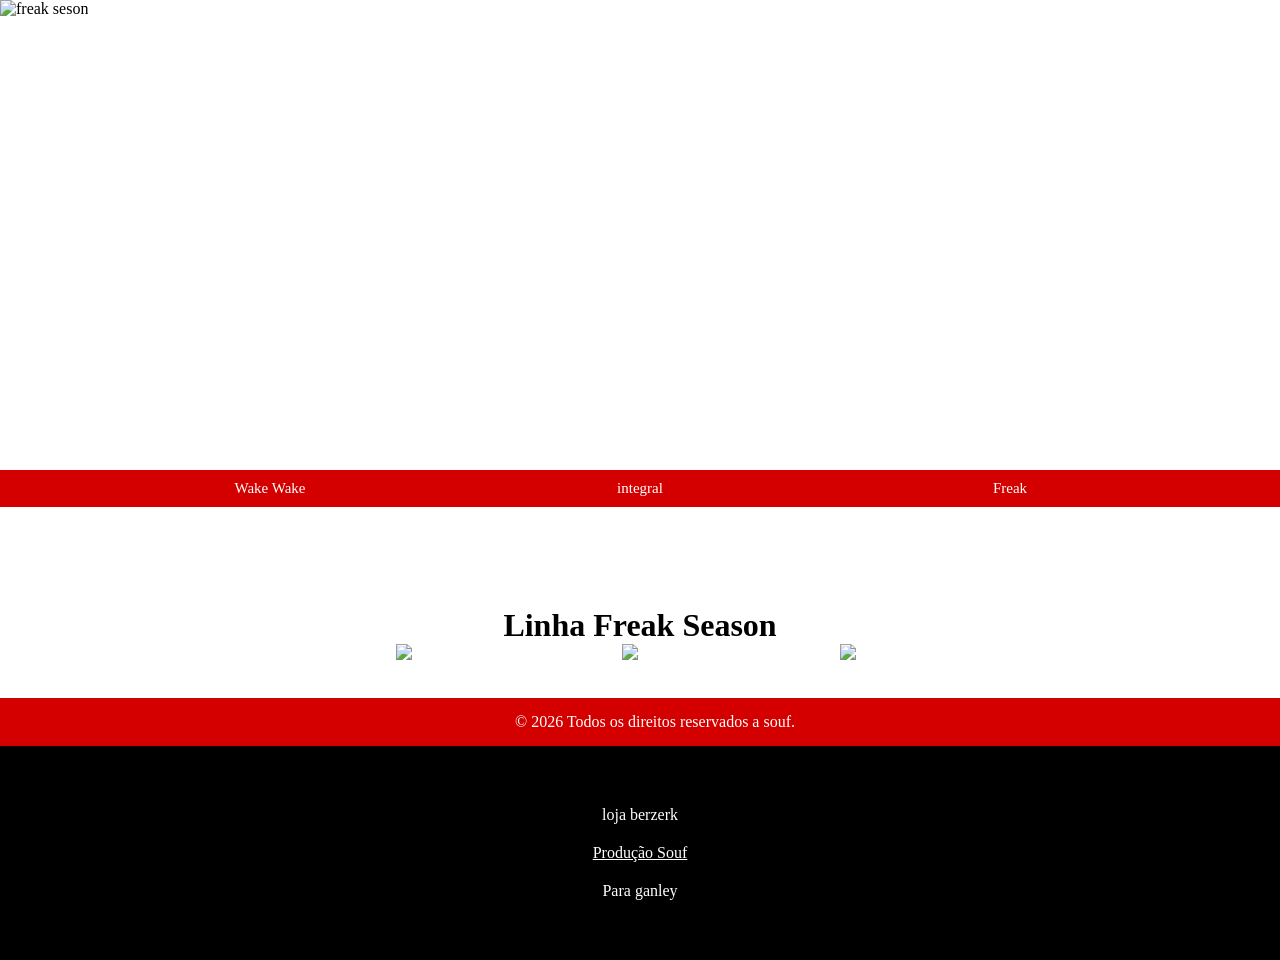
==== berzerk.html @ ad508e3a "Add files via upload Site oficial do Ganley, artista do mundo fitness. Aqui você encontra suas coleç" ====
<!DOCTYPE html>
<html lang="pt-br">
<head>
    <link rel="stylesheet" href="regra.css">
    <meta charset="UTF-8">
    <meta name="viewport" content="width=device-width, initial-scale=1.0">
    <title>Document</title>
</head>
<body>
    <style>
        p{
            color: rgb(255, 255, 255);
        }
        
    </style>

     


<!--Imagem Promoção-->
    <div class="bloco">
        <img src="img/promoçao.png" alt="freak seson">
    </div>

    <div class="berz-bar">

    <a href ="Site-Ganley.html"> Wake Wake</a>
    <a href ="integral.html">integral</a>
    <a href ="Site-Ganley-2.html"> Freak</a>

        </div>

        <h1 style="margin-top: 100px;">Linha Freak Season</h1>

    <nav class="camisas">
<!--Dudu otario-->
    <a href="https://berzerk.com.br/products/oversized-exclusiva-freaky-off" target="_blank" class="briga">
    <img src="img/dudu otario.png" alt="Compre Aqui">
    <p>Freak Season - Get Freaky</p>
    <p><s>R$ 179,90</s>R$ 69,90</p>
    
    </a>
<!--Wake Wake-->
    <a href="https://berzerk.com.br/products/oversized-exclusiva-wake-wake" target="_blank" class="wake">
    <img src="img/camisa wake.png" alt="Compre Aqui">
    <p>Freak Season - Wake Wake</p>
    <p><s>R$ 179,90</s>R$ 69,90</p></a>
<!--Freak-->
    <a href="https://berzerk.com.br/products/oversized-exclusiva-get-freaky" target="_blank" class="freak-off">
    <img src="img/camisa freak.png" alt="Compre Aqui"><p>Freak Season - Thunder</p>
    <p><s>R$ 179,90</s>R$ 69,90</p></a>
    </nav>

    <!--direitos-->

        <div class="berz-direitos">
    <p>© 2026 Todos os direitos reservados a souf.</p>
        </div>

        <!--rodape-->
    <footer class="berz-rodape">
    <p>loja berzerk</p>
    <a href="https://www.instagram.com/eujoaomiguel.m/">Produção Souf</a>
    <p>Para ganley</p>

    

    </footer>

    </div>
    
</body>
</html>
---- regra.css ----
h1 {
    color: rgb(0, 0, 0);
    text-align: center;
}
h2 {
    color: rgb(255, 255, 255);
}

p {
    color: white;
}
a {
    color:rgb(255, 255, 255)
}
 *{
        margin: 0;
    }

 /* Wake Wake*/

.topo{
    background-color:white ;
    padding: 40px;
}
/* links*/

   .links{
    background-color: black;
    display: flex;
    justify-content: center;
    align-items: center;
    gap: 20px;
    width: 100%;
     
}

.links a{
    color: white;
    text-decoration: none;
    padding: 10px 20px;

     width: 200px;
    text-align: center;
    display: inline-flex;
    align-items: center;
    justify-content: center;

    margin: 0;
}
.essencia{
    float:left;
    width:50%;
    padding: 15px;
}

/*       SITE GANLEY 2/FREAK          */

.Freak{
     background-color:white ;
    padding: 40px;
}
.link2{
    background-color: black;
    display: flex;
    justify-content: center;
    align-items: center;
    gap: 20px;
    width: 100%;
     
}

.link2 a{
    color: white;
    text-decoration: none;
    padding: 10px 20px;

     width: 200px;
    text-align: center;
    display: inline-flex;
    align-items: center;
    justify-content: center;

    margin: 0;
}
.aberracao{
    float:right;
    width:50%;
    padding: 15px;
}
.img-freak{
    display: block;
    margin: 0 auto;
}

/*       INTEGRAL        */

.integral{
    background-color:white ;
    padding: 40px;
}
.int-menu{
    background-color: black;
    display: flex;
    justify-content: center;
    align-items: center;
    gap: 20px;
    width: 100%;
     
}

.int-menu a{
    color: white;
    text-decoration: none;
    padding: 10px 20px;

     width: 200px;
    text-align: center;
    display: inline-flex;
    align-items: center;
    justify-content: center;

    margin: 0;
}
.int-text{
     float:left;
    width:50%;
    padding: 15px;
}

/*       CFF        */

.fundo {
    min-height: 100vh;
    width: 100%;
    background-image: url('img/cff.png');
    background-size: cover;
    background-position: center;
    background-repeat: no-repeat;
}

nav {
    text-align: center;
}

.compra{
     background-color: green;
    color: white;
    padding: 18px 30px;
    border-radius: 8px;
    text-decoration: none;
    font-size: 16px;
    display: inline-block;
    text-align: center;
        margin-top: 40%;
}

.insta{
    display: inline-block;
    position: relative;
    top: 28px;
    margin-left: 15px;
}
.insta img{
    width: 65px;
    height: auto;
}
.yout{
    display: inline-block;
    position: relative;
    top: 34px;
    margin-right: 20px;
}
.yout img{
    width: 80px;
    height: auto;
}

.paginas{
    background-color: rgb(255, 255, 255);
    display: flex;
    justify-content: center;
    align-items: center;
    gap: 30px;
    width: 100%;
    margin-top: 20px;
}
.paginas a{
    color: rgb(0, 0, 0);
    text-decoration: none;
    padding: 10px 20px;

     width: 300px;
    text-align: center;
    display: inline-flex;
    align-items: center;
    justify-content: center;
    font-size: 15px;

    margin: 0;
}
/*       BERZERK        */
.bloco {
    width: 100%;
    height: 300px;
}

.bloco img {
    width: 100%;
    height: auto;
    object-fit: cover;
}
/*       CAMISAS        */
.camisas{
    text-align: center;
    width: 100%;
     top: 150px;
}
.briga{
    display: inline-block;
    position: relative;
    margin-left: 50px;
}
.briga img{
    width: 400px;
    height: auto;
}
.wake{
    display: inline-block;
    position: relative;
    margin-left: 50px;
}
.wake img{
    width: 400px;
    height: auto;
}
.freak-off{
    display: inline-block;
    position: relative;
    margin-left: 50px;
}
.freak-off img{
    width: 421px;
    height: auto;
}
.berz-bar{
    background-color: #d40000;
    display: flex;
    justify-content: center;
    align-items: center;
    gap: 30px;
    width: 100%;
     margin-top: 170px;
}
.berz-bar a{
    color: rgb(255, 255, 255);
    text-decoration: none;
    padding: 10px 20px;

     width: 300px;
    text-align: center;
    display: inline-flex;
    align-items: center;
    justify-content: center;
    font-size: 15px;

    margin: 0;
}
.berz-rodape {
    background-color: black;
    text-align: center;
    padding: 60px 20px;
    display: flex;
    flex-direction: column;
    align-items: center;
    justify-content: flex-end;
    gap: 20px;
}

.berz-direitos {
    background-color: #d40000;
    color: white;
    text-align: center;
    padding: 15px;
    width: 100%;
}
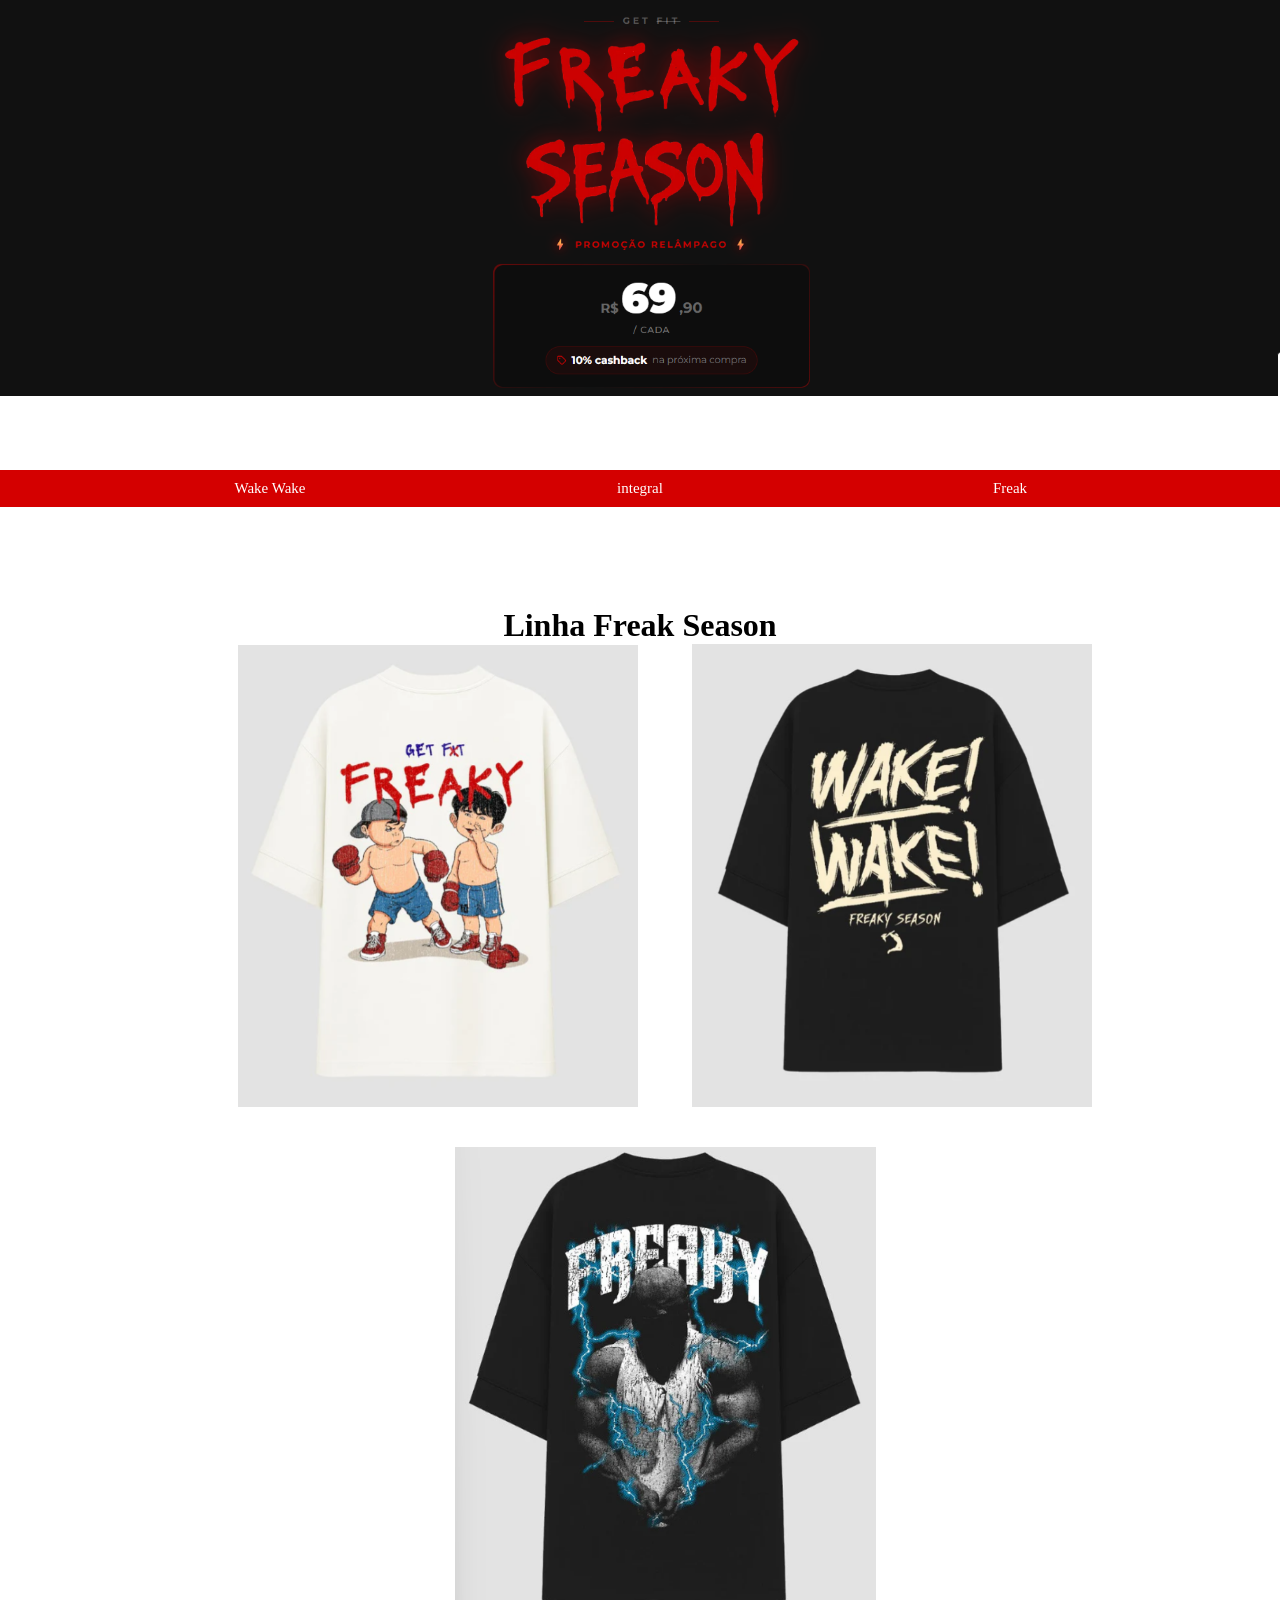
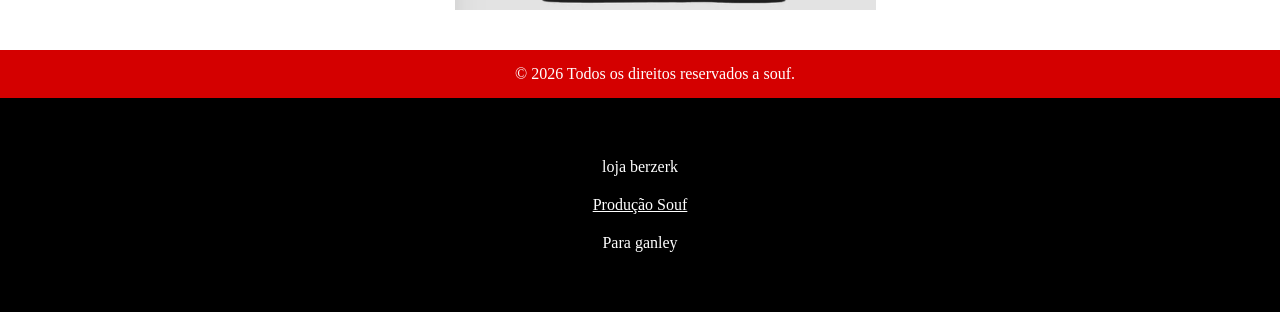
==== commit d1a4285f: "Add files via upload" ====
--- a/berzerk.html
+++ b/berzerk.html
@@ -19,7 +19,7 @@
 
 <!--Imagem Promoção-->
     <div class="bloco">
-        <img src="img/promoçao.png" alt="freak seson">
+        <img src="promoçao.png" alt="freak seson">
     </div>
 
     <div class="berz-bar">
@@ -35,19 +35,19 @@
     <nav class="camisas">
 <!--Dudu otario-->
     <a href="https://berzerk.com.br/products/oversized-exclusiva-freaky-off" target="_blank" class="briga">
-    <img src="img/dudu otario.png" alt="Compre Aqui">
+    <img src="dudu otario.png" alt="Compre Aqui">
     <p>Freak Season - Get Freaky</p>
     <p><s>R$ 179,90</s>R$ 69,90</p>
     
     </a>
 <!--Wake Wake-->
     <a href="https://berzerk.com.br/products/oversized-exclusiva-wake-wake" target="_blank" class="wake">
-    <img src="img/camisa wake.png" alt="Compre Aqui">
+    <img src="camisa wake.png" alt="Compre Aqui">
     <p>Freak Season - Wake Wake</p>
     <p><s>R$ 179,90</s>R$ 69,90</p></a>
 <!--Freak-->
     <a href="https://berzerk.com.br/products/oversized-exclusiva-get-freaky" target="_blank" class="freak-off">
-    <img src="img/camisa freak.png" alt="Compre Aqui"><p>Freak Season - Thunder</p>
+    <img src="camisa freak.png" alt="Compre Aqui"><p>Freak Season - Thunder</p>
     <p><s>R$ 179,90</s>R$ 69,90</p></a>
     </nav>
 
--- a/regra.css
+++ b/regra.css
@@ -132,7 +132,7 @@
 .fundo {
     min-height: 100vh;
     width: 100%;
-    background-image: url('img/cff.png');
+    background-image: url('cff.png');
     background-size: cover;
     background-position: center;
     background-repeat: no-repeat;
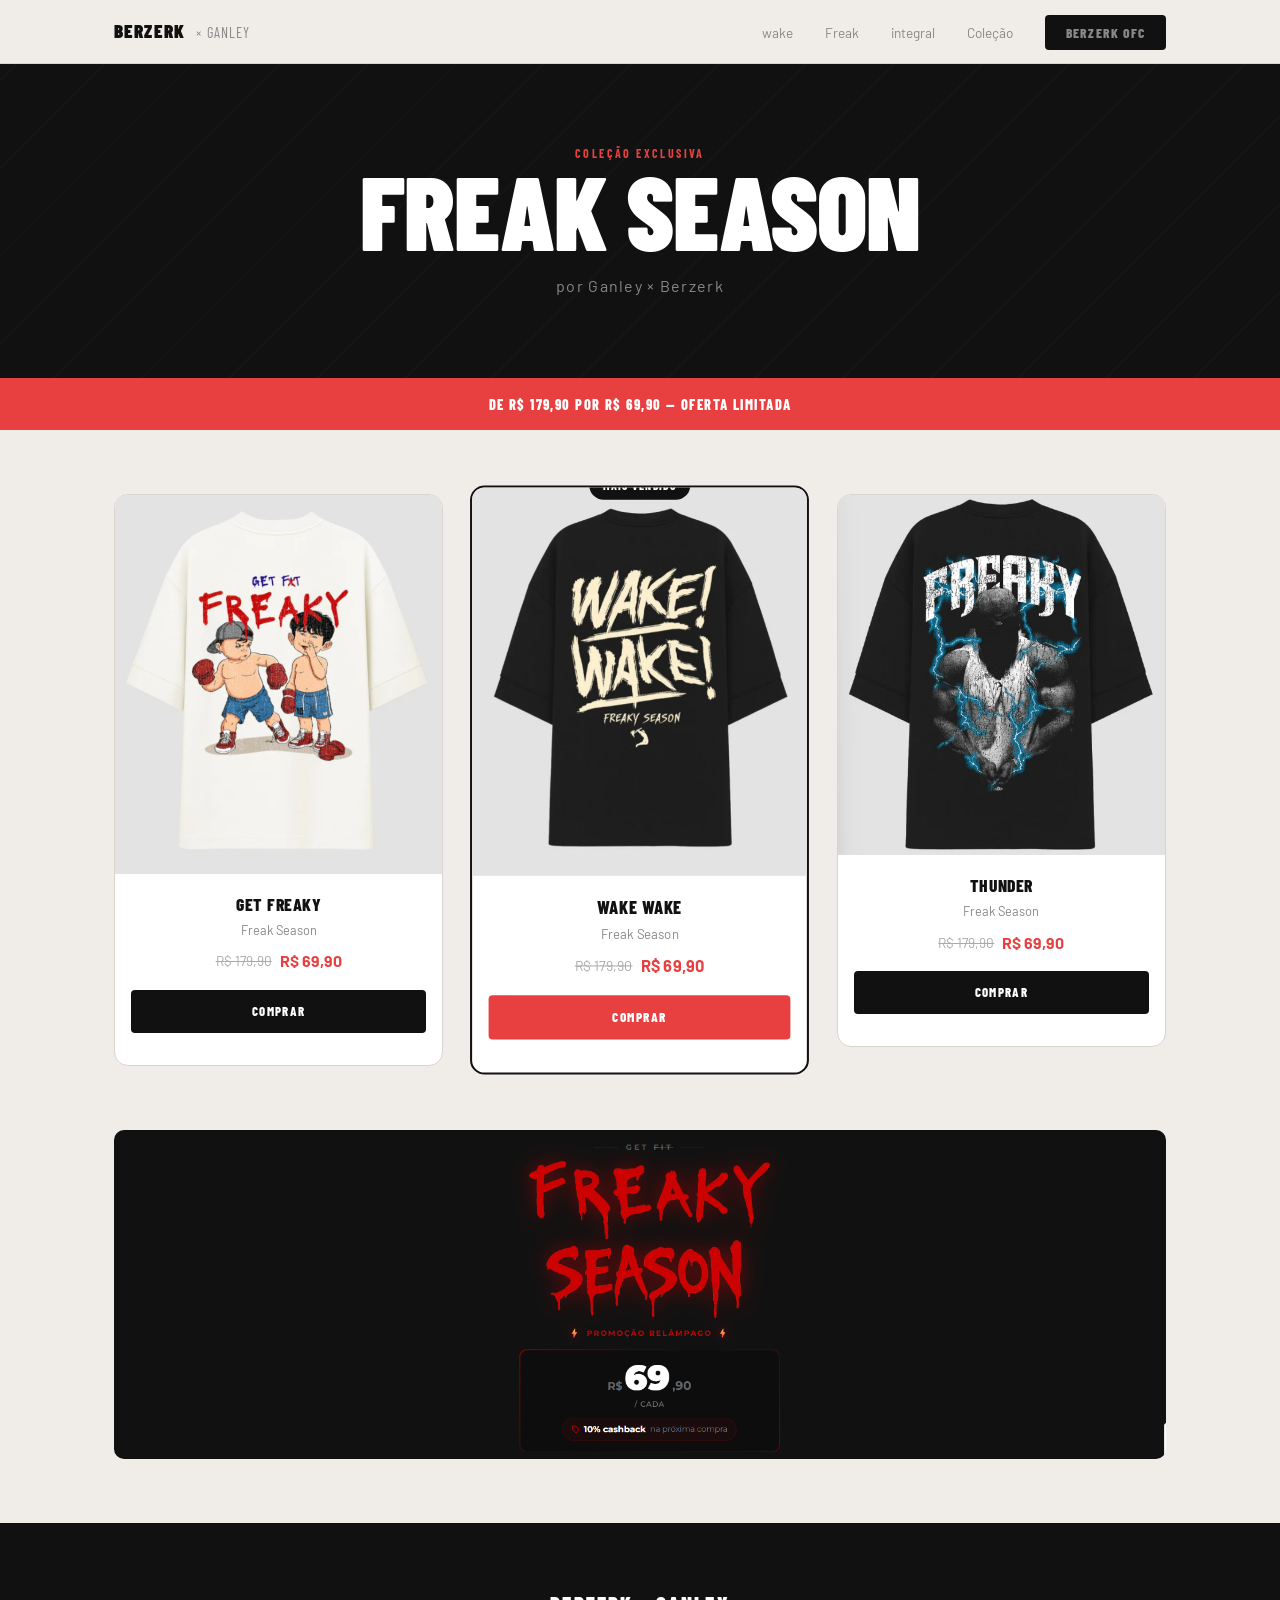
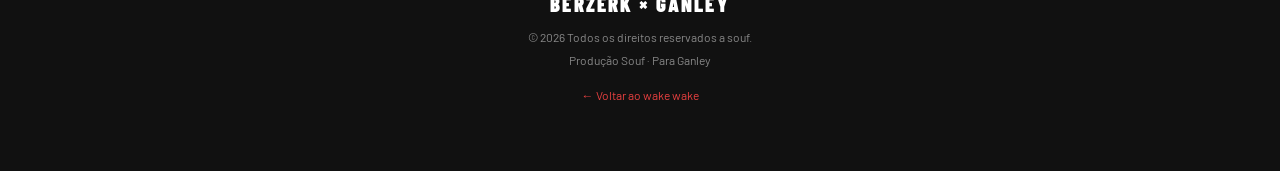
==== commit d7b0423b: "primeiro commit" ====
--- a/berzerk.html
+++ b/berzerk.html
@@ -1,73 +1,556 @@
-<!DOCTYPE html>
-<html lang="pt-br">
-<head>
-    <link rel="stylesheet" href="regra.css">
-    <meta charset="UTF-8">
-    <meta name="viewport" content="width=device-width, initial-scale=1.0">
-    <title>Document</title>
-</head>
-<body>
-    <style>
-        p{
-            color: rgb(255, 255, 255);
-        }
-        
-    </style>
-
-     
-
-
-<!--Imagem Promoção-->
-    <div class="bloco">
-        <img src="promoçao.png" alt="freak seson">
-    </div>
-
-    <div class="berz-bar">
-
-    <a href ="Site-Ganley.html"> Wake Wake</a>
-    <a href ="integral.html">integral</a>
-    <a href ="Site-Ganley-2.html"> Freak</a>
-
-        </div>
-
-        <h1 style="margin-top: 100px;">Linha Freak Season</h1>
-
-    <nav class="camisas">
-<!--Dudu otario-->
-    <a href="https://berzerk.com.br/products/oversized-exclusiva-freaky-off" target="_blank" class="briga">
-    <img src="dudu otario.png" alt="Compre Aqui">
-    <p>Freak Season - Get Freaky</p>
-    <p><s>R$ 179,90</s>R$ 69,90</p>
-    
-    </a>
-<!--Wake Wake-->
-    <a href="https://berzerk.com.br/products/oversized-exclusiva-wake-wake" target="_blank" class="wake">
-    <img src="camisa wake.png" alt="Compre Aqui">
-    <p>Freak Season - Wake Wake</p>
-    <p><s>R$ 179,90</s>R$ 69,90</p></a>
-<!--Freak-->
-    <a href="https://berzerk.com.br/products/oversized-exclusiva-get-freaky" target="_blank" class="freak-off">
-    <img src="camisa freak.png" alt="Compre Aqui"><p>Freak Season - Thunder</p>
-    <p><s>R$ 179,90</s>R$ 69,90</p></a>
-    </nav>
-
-    <!--direitos-->
-
-        <div class="berz-direitos">
-    <p>© 2026 Todos os direitos reservados a souf.</p>
-        </div>
-
-        <!--rodape-->
-    <footer class="berz-rodape">
-    <p>loja berzerk</p>
-    <a href="https://www.instagram.com/eujoaomiguel.m/">Produção Souf</a>
-    <p>Para ganley</p>
-
-    
-
-    </footer>
-
-    </div>
-    
-</body>
+<!DOCTYPE html>
+<html lang="pt-BR">
+<head>
+  <meta charset="UTF-8" />
+  <meta name="viewport" content="width=device-width, initial-scale=1.0" />
+  <title>Berzerk × Ganley — Freak Season</title>
+  <link href="https://fonts.googleapis.com/css2?family=Barlow+Condensed:ital,wght@0,400;0,700;0,800;0,900&family=Barlow:wght@400;500;600&display=swap" rel="stylesheet" />
+
+  <style>
+    /* ============================================================
+       🎨 DESIGN TOKENS — edite aqui para customizar tudo
+       ============================================================ */
+    :root {
+      /* Cores */
+      --color-bg:           #f0ede8;        /* fundo principal (bege claro) */
+      --color-bg-dark:      #111111;        /* fundo escuro (hero, footer) */
+      --color-bg-card:      #e8e4de;        /* fundo dos cards */
+      --color-accent:       #e84040;        /* vermelho destaque */
+      --color-accent-hover: #c73232;
+      --color-text:         #111111;        /* texto principal */
+      --color-text-light:   #ffffff;        /* texto sobre fundo escuro */
+      --color-text-muted:   #888888;
+      --color-text-subtle:  #aaaaaa;
+      --color-price-old:    #aaaaaa;        /* preço riscado */
+      --color-border:       #d8d4ce;
+      --color-badge-bg:     #111111;        /* badge "Mais vendido" */
+      --color-badge-text:   #ffffff;
+      --color-btn-dark:     #111111;        /* botão comprar padrão */
+      --color-btn-dark-hover: #2a2a2a;
+
+      /* Tipografia */
+      --font-display: 'Barlow Condensed', sans-serif;
+      --font-body:    'Barlow', sans-serif;
+
+      /* Tamanhos */
+      --fs-nav:         0.85rem;
+      --fs-eyebrow:     0.75rem;
+      --fs-hero-title:  clamp(3.5rem, 10vw, 6.5rem);
+      --fs-hero-sub:    1rem;
+      --fs-banner:      0.9rem;
+      --fs-card-name:   1.1rem;
+      --fs-card-cat:    0.8rem;
+      --fs-price:       1rem;
+      --fs-small:       0.75rem;
+      --fs-footer-brand:1.3rem;
+
+      /* Espaçamentos */
+      --space-xs:  0.5rem;
+      --space-sm:  1rem;
+      --space-md:  2rem;
+      --space-lg:  4rem;
+      --space-xl:  5rem;
+
+      /* Layout */
+      --container-width: 1100px;
+      --container-pad:   1.5rem;
+      --nav-height:      64px;
+
+      /* Misc */
+      --radius-sm:  4px;
+      --radius-md:  10px;
+      --radius-lg:  14px;
+      --transition: 0.2s ease;
+    }
+
+    /* ============================================================
+       RESET & BASE
+       ============================================================ */
+    *, *::before, *::after { box-sizing: border-box; margin: 0; padding: 0; }
+    html { scroll-behavior: smooth; }
+    body {
+      background: var(--color-bg);
+      color: var(--color-text);
+      font-family: var(--font-body);
+      font-size: 1rem;
+      line-height: 1.6;
+      -webkit-font-smoothing: antialiased;
+    }
+    img { display: block; max-width: 100%; }
+    a   { color: inherit; text-decoration: none; }
+
+    /* ============================================================
+       UTILITÁRIOS
+       ============================================================ */
+    .container {
+      max-width: var(--container-width);
+      margin-inline: auto;
+      padding-inline: var(--container-pad);
+    }
+
+    .eyebrow {
+      font-family: var(--font-display);
+      font-size: var(--fs-eyebrow);
+      font-weight: 700;
+      letter-spacing: 0.2em;
+      text-transform: uppercase;
+      color: var(--color-accent);
+    }
+
+    .btn {
+      display: inline-flex;
+      align-items: center;
+      justify-content: center;
+      font-family: var(--font-display);
+      font-weight: 800;
+      letter-spacing: 0.1em;
+      text-transform: uppercase;
+      font-size: 0.8rem;
+      padding: 0.7rem 1.4rem;
+      border-radius: var(--radius-sm);
+      cursor: pointer;
+      border: none;
+      width: 100%;
+      transition: background var(--transition), transform var(--transition);
+    }
+    .btn:active { transform: scale(0.97); }
+
+    .btn-dark {
+      background: var(--color-btn-dark);
+      color: #fff;
+    }
+    .btn-dark:hover { background: var(--color-btn-dark-hover); }
+
+    .btn-accent {
+      background: var(--color-accent);
+      color: #fff;
+    }
+    .btn-accent:hover { background: var(--color-accent-hover); }
+
+    .btn-nav-comprar {
+      background: var(--color-btn-dark);
+      color: #fff;
+      font-family: var(--font-display);
+      font-weight: 800;
+      letter-spacing: 0.08em;
+      text-transform: uppercase;
+      font-size: 0.8rem;
+      padding: 0.55rem 1.3rem;
+      border-radius: var(--radius-sm);
+      border: none;
+      cursor: pointer;
+      transition: background var(--transition);
+    }
+    .btn-nav-comprar:hover { background: var(--color-btn-dark-hover); }
+
+    /* Image placeholder */
+    .img-placeholder {
+      background: var(--color-bg-card);
+      display: flex;
+      flex-direction: column;
+      align-items: center;
+      justify-content: center;
+      gap: 4px;
+      color: var(--color-text-subtle);
+      font-size: var(--fs-small);
+      text-align: center;
+      padding: var(--space-sm);
+    }
+
+    /* ============================================================
+       NAVBAR — fundo claro
+       ============================================================ */
+    .navbar {
+      position: sticky;
+      top: 0;
+      z-index: 100;
+      height: var(--nav-height);
+      background: var(--color-bg);
+      border-bottom: 1px solid var(--color-border);
+      display: flex;
+      align-items: center;
+    }
+    .navbar .container {
+      display: flex;
+      align-items: center;
+      justify-content: space-between;
+      width: 100%;
+    }
+    .nav-brand {
+      font-family: var(--font-display);
+      font-weight: 900;
+      font-size: 1.2rem;
+      letter-spacing: 0.06em;
+      text-transform: uppercase;
+      color: var(--color-text);
+    }
+    .nav-brand span {
+      font-weight: 400;
+      color: var(--color-text-muted);
+      font-size: 0.9rem;
+      margin-left: 6px;
+    }
+    .nav-links {
+      display: flex;
+      align-items: center;
+      gap: var(--space-md);
+      list-style: none;
+    }
+    .nav-links a {
+      font-size: var(--fs-nav);
+      color: var(--color-text-muted);
+      transition: color var(--transition);
+    }
+    .nav-links a:hover { color: var(--color-text); }
+
+    /* ============================================================
+       HERO — fundo escuro
+       ============================================================ */
+    .hero {
+      background: var(--color-bg-dark);
+      padding-block: var(--space-xl);
+      text-align: center;
+      position: relative;
+      overflow: hidden;
+    }
+
+    /* Linhas diagonais decorativas */
+    .hero::before {
+      content: '';
+      position: absolute;
+      inset: 0;
+      background: repeating-linear-gradient(
+        -45deg,
+        transparent,
+        transparent 60px,
+        rgba(255,255,255,0.015) 60px,
+        rgba(255,255,255,0.015) 62px
+      );
+      pointer-events: none;
+    }
+
+    .hero-title {
+      font-family: var(--font-display);
+      font-size: var(--fs-hero-title);
+      font-weight: 900;
+      text-transform: uppercase;
+      letter-spacing: -0.01em;
+      line-height: 0.9;
+      color: var(--color-text-light);
+      position: relative;
+    }
+
+    .hero-sub {
+      margin-top: var(--space-sm);
+      font-size: var(--fs-hero-sub);
+      color: var(--color-text-muted);
+      letter-spacing: 0.08em;
+      position: relative;
+    }
+
+    /* ============================================================
+       BANNER DE OFERTA
+       ============================================================ */
+    .offer-banner {
+      background: var(--color-accent);
+      padding-block: 0.9rem;
+      text-align: center;
+    }
+    .offer-banner p {
+      font-family: var(--font-display);
+      font-weight: 800;
+      font-size: var(--fs-banner);
+      letter-spacing: 0.1em;
+      text-transform: uppercase;
+      color: #fff;
+    }
+
+    /* ============================================================
+       GRID DE PRODUTOS
+       ============================================================ */
+    .section-produtos {
+      padding-block: var(--space-lg);
+    }
+    .produtos-grid {
+      display: grid;
+      grid-template-columns: repeat(3, 1fr);
+      gap: var(--space-md);
+      align-items: start;
+    }
+
+    /* Card base */
+    .card {
+      background: #fff;
+      border-radius: var(--radius-lg);
+      overflow: hidden;
+      border: 1px solid var(--color-border);
+      transition: transform var(--transition), box-shadow var(--transition);
+    }
+    .card:hover {
+      transform: translateY(-4px);
+      box-shadow: 0 12px 32px rgba(0,0,0,0.08);
+    }
+
+    /* Card destaque (mais vendido) */
+    .card.featured {
+      border: 2px solid var(--color-text);
+      position: relative;
+      transform: scale(1.03);
+    }
+    .card.featured:hover { transform: scale(1.03) translateY(-4px); }
+
+    /* Badge "Mais vendido" */
+    .badge-mais-vendido {
+      position: absolute;
+      top: -16px;
+      left: 50%;
+      transform: translateX(-50%);
+      background: var(--color-badge-bg);
+      color: var(--color-badge-text);
+      font-family: var(--font-display);
+      font-weight: 800;
+      font-size: 0.7rem;
+      letter-spacing: 0.1em;
+      text-transform: uppercase;
+      padding: 5px 14px;
+      border-radius: 999px;
+      white-space: nowrap;
+    }
+
+    .card-img {
+      .card-img {
+  width: 100%;
+  aspect-ratio: 3/3.2;
+  object-fit: cover;    /* ← preenche sem distorcer */
+  object-position: center top;  /* ← foca na parte de cima (boa pra camisas) */
+}
+    }
+
+    .card-body {
+      padding: var(--space-sm) var(--space-sm) var(--space-md);
+      text-align: center;
+    }
+
+    .card-name {
+      font-family: var(--font-display);
+      font-weight: 800;
+      font-size: var(--fs-card-name);
+      text-transform: uppercase;
+      letter-spacing: 0.03em;
+    }
+
+    .card-cat {
+      font-size: var(--fs-card-cat);
+      color: var(--color-text-muted);
+      margin-top: 2px;
+    }
+
+    .card-prices {
+      display: flex;
+      align-items: center;
+      justify-content: center;
+      gap: var(--space-xs);
+      margin-top: var(--space-xs);
+      margin-bottom: var(--space-sm);
+    }
+
+    .price-old {
+      font-size: 0.85rem;
+      color: var(--color-price-old);
+      text-decoration: line-through;
+    }
+
+    .price-new {
+      font-size: var(--fs-price);
+      font-weight: 700;
+      color: var(--color-accent);
+    }
+
+    /* ============================================================
+       SEÇÃO IMAGEM PROMOÇÃO
+       ============================================================ */
+    .section-promo {
+      padding-bottom: var(--space-lg);
+    }
+    .promo-img {
+      width: 100%;
+      aspect-ratio: 16/5;     /* ← proporção do banner de promoção */
+      border-radius: var(--radius-md);
+      font-size: 0.8rem;
+    }
+    .promo-label {
+      font-family: var(--font-display);
+      font-size: var(--fs-eyebrow);
+      letter-spacing: 0.2em;
+      text-transform: uppercase;
+      color: var(--color-text-muted);
+    }
+
+    /* ============================================================
+       FOOTER — fundo escuro
+       ============================================================ */
+    .footer {
+      background: var(--color-bg-dark);
+      padding-block: var(--space-lg);
+      text-align: center;
+    }
+    .footer-brand {
+      font-family: var(--font-display);
+      font-weight: 900;
+      font-size: var(--fs-footer-brand);
+      letter-spacing: 0.1em;
+      text-transform: uppercase;
+      color: var(--color-text-light);
+      margin-bottom: var(--space-xs);
+    }
+    .footer-copy {
+      font-size: var(--fs-small);
+      color: var(--color-text-muted);
+    }
+    .footer-producao {
+      font-size: var(--fs-small);
+      color: var(--color-text-muted);
+      margin-top: 4px;
+    }
+    .footer-back {
+      display: inline-block;
+      margin-top: var(--space-sm);
+      font-size: var(--fs-small);
+      color: var(--color-accent);
+      transition: opacity var(--transition);
+    }
+    .footer-back:hover { opacity: 0.75; }
+
+    /* ============================================================
+       RESPONSIVO
+       ============================================================ */
+    @media (max-width: 768px) {
+      .produtos-grid { grid-template-columns: 1fr; }
+      .card.featured  { transform: scale(1); }
+      .nav-links      { display: none; }
+    }
+  </style>
+</head>
+<body>
+
+  <!-- ============================================================
+       NAVBAR
+       ============================================================ -->
+  <nav class="navbar">
+    <div class="container">
+      <div class="nav-brand">
+        Berzerk <span>× Ganley</span>
+      </div>
+      <ul class="nav-links">
+
+        <li><a href="Site-Ganley.html">wake</a></li>
+
+         <li><a href="Site-Ganley-2.html">Freak</a></li>
+
+          <li><a href="integral.html">integral</a></li>
+          
+          <li><a href="berzerk.com.br/collections/freaky-season"target="_blank">Coleção</a></li>
+        <li><a href="https://berzerk.com.br/?utm_source=Google&utm_medium=cpc&utm_campaign=search_institucional&gad_source=1&gad_campaignid=21829451685&gbraid=0AAAAA-Zm5PUNKkmJh-j-emu60LM23tXyy&gclid=Cj0KCQjw8PDPBhCeARIsAOJwmWVyLdgN-ZmRkR8-RfykrxaqF-eBgsCAy0jWczU4_swfi4ElT53sGXgaAjHzEALw_wcB" class="btn-nav-comprar"target="_blank">Berzerk ofc</a></li>
+      </ul>
+    </div>
+  </nav>
+
+  <!--h1-->
+  <section class="hero">
+    <div class="container">
+      <p class="eyebrow">Coleção Exclusiva</p>
+      <h1 class="hero-title">Freak Season</h1>
+      <p class="hero-sub">por Ganley × Berzerk</p>
+    </div>
+  </section>
+
+  <!-- ============================================================
+       BANNER DE OFERTA
+       ============================================================ -->
+  <div class="offer-banner">
+    <p>De R$ 179,90 por R$ 69,90 — Oferta Limitada</p>
+  </div>
+
+  <!--cards-->
+  <section class="section-produtos" id="produtos">
+    <div class="container">
+      <div class="produtos-grid">
+
+        <!-- Card 1 -->
+        <div class="card">
+          
+          <img src="dudu otario.png" alt="Wake Wake" class="card-img" style="object-fit: cover; width: 100%; height: 100%;">
+          <div class="card-body">
+            <p class="card-name">Get Freaky</p>
+            <p class="card-cat">Freak Season</p>
+            <div class="card-prices">
+              <span class="price-old">R$ 179,90</span>
+              <span class="price-new">R$ 69,90</span>
+            </div>
+            <a href="https://berzerk.com.br/products/oversized-exclusiva-freaky-off?_pos=3&_sid=4ec8735fc&_ss=r" class="btn btn-dark" target="_blank">Comprar</a>
+          </div>
+        </div>
+
+        <!-- Card 2 — DESTAQUE -->
+        <div class="card featured" style="position:relative;">
+          <span class="badge-mais-vendido">Mais vendido</span>
+          
+          <!--wake wake-->
+           <img src="camisa wake.png" alt="Wake Wake" class="card-img" style="object-fit: cover; width: 100%; height: 100%;">
+          
+          <div class="card-body">
+            <p class="card-name">Wake Wake</p>
+            <p class="card-cat">Freak Season</p>
+            <div class="card-prices">
+              <span class="price-old">R$ 179,90</span>
+              <span class="price-new">R$ 69,90</span>
+            </div>
+            <a href="https://berzerk.com.br/products/oversized-exclusiva-wake-wake?_pos=2&_sid=4ec8735fc&_ss=r" class="btn btn-accent"target="_blank">Comprar</a>
+          </div>
+        </div>
+
+        <!-- Card 3 -->
+        <div class="card">
+          
+         <img src="camisa freak.png" alt="Wake Wake" class="card-img" style="object-fit: cover; width: 100%; height: 100%;">
+          <div class="card-body">
+            <p class="card-name">Thunder</p>
+            <p class="card-cat">Freak Season</p>
+            <div class="card-prices">
+              <span class="price-old">R$ 179,90</span>
+              <span class="price-new">R$ 69,90</span>
+            </div>
+            <a href="https://berzerk.com.br/products/oversized-exclusiva-get-freaky?_pos=1&_sid=4ec8735fc&_ss=r" class="btn btn-dark"target="_blank">Comprar</a>
+          </div>
+        </div>
+
+      </div>
+    </div>
+  </section>
+
+  <!--promo-->
+  <section class="section-promo">
+    <div class="container">
+      <img src="promoçao.png" alt="Promoção" class="promo-img" >
+      
+        <span style="font-size:0.75rem; color: var(--color-text-subtle);"></span>
+      </div>
+    </div>
+  </section>
+
+  <!-- ============================================================
+       FOOTER
+       ============================================================ -->
+  <footer class="footer">
+    <div class="container">
+      <p class="footer-brand">Berzerk × Ganley</p>
+      <a href="https://www.instagram.com/eujoaomiguel.m/">
+      <p class="footer-copy">© 2026 Todos os direitos reservados a souf.</p>
+      </a>
+      <p class="footer-producao">Produção Souf · Para Ganley</p>
+      <a href="Site-Ganley.html" class="footer-back">← Voltar ao wake wake</a>
+    </div>
+  </footer>
+
+</body>
 </html>
